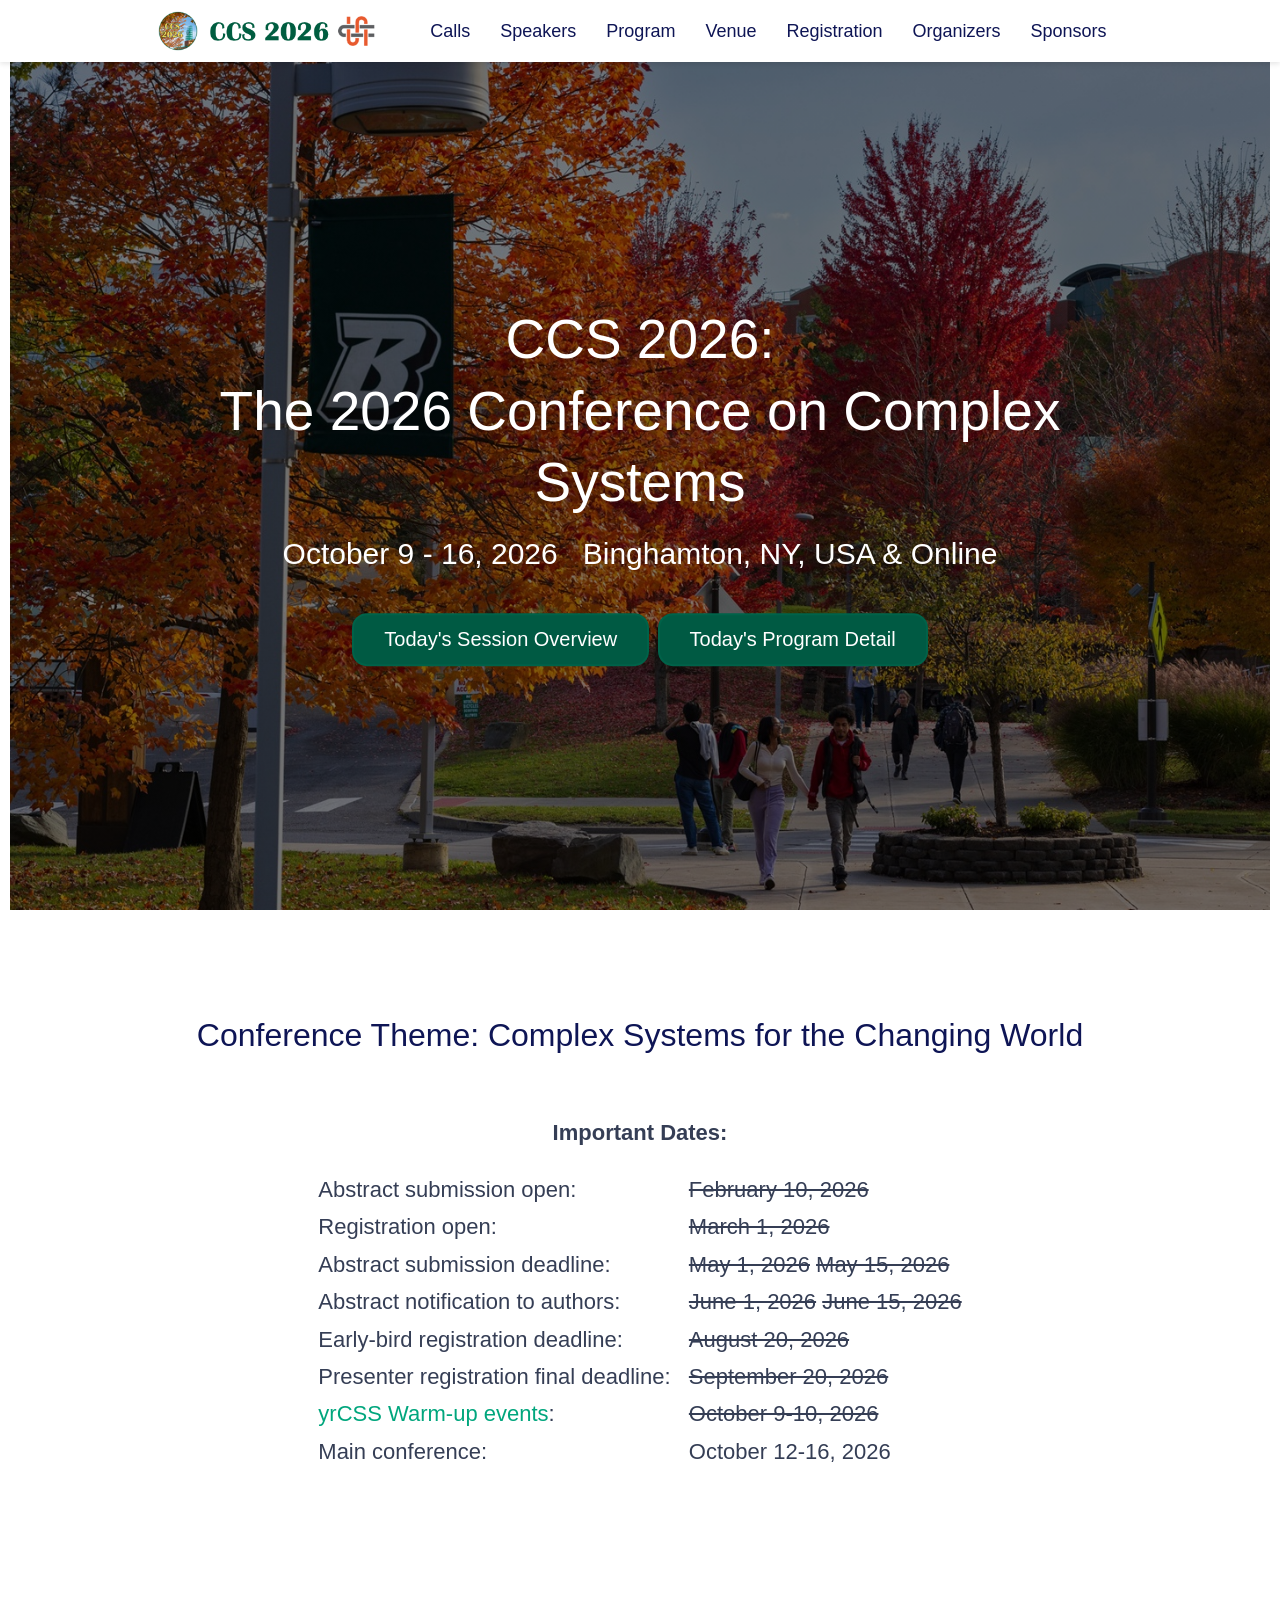
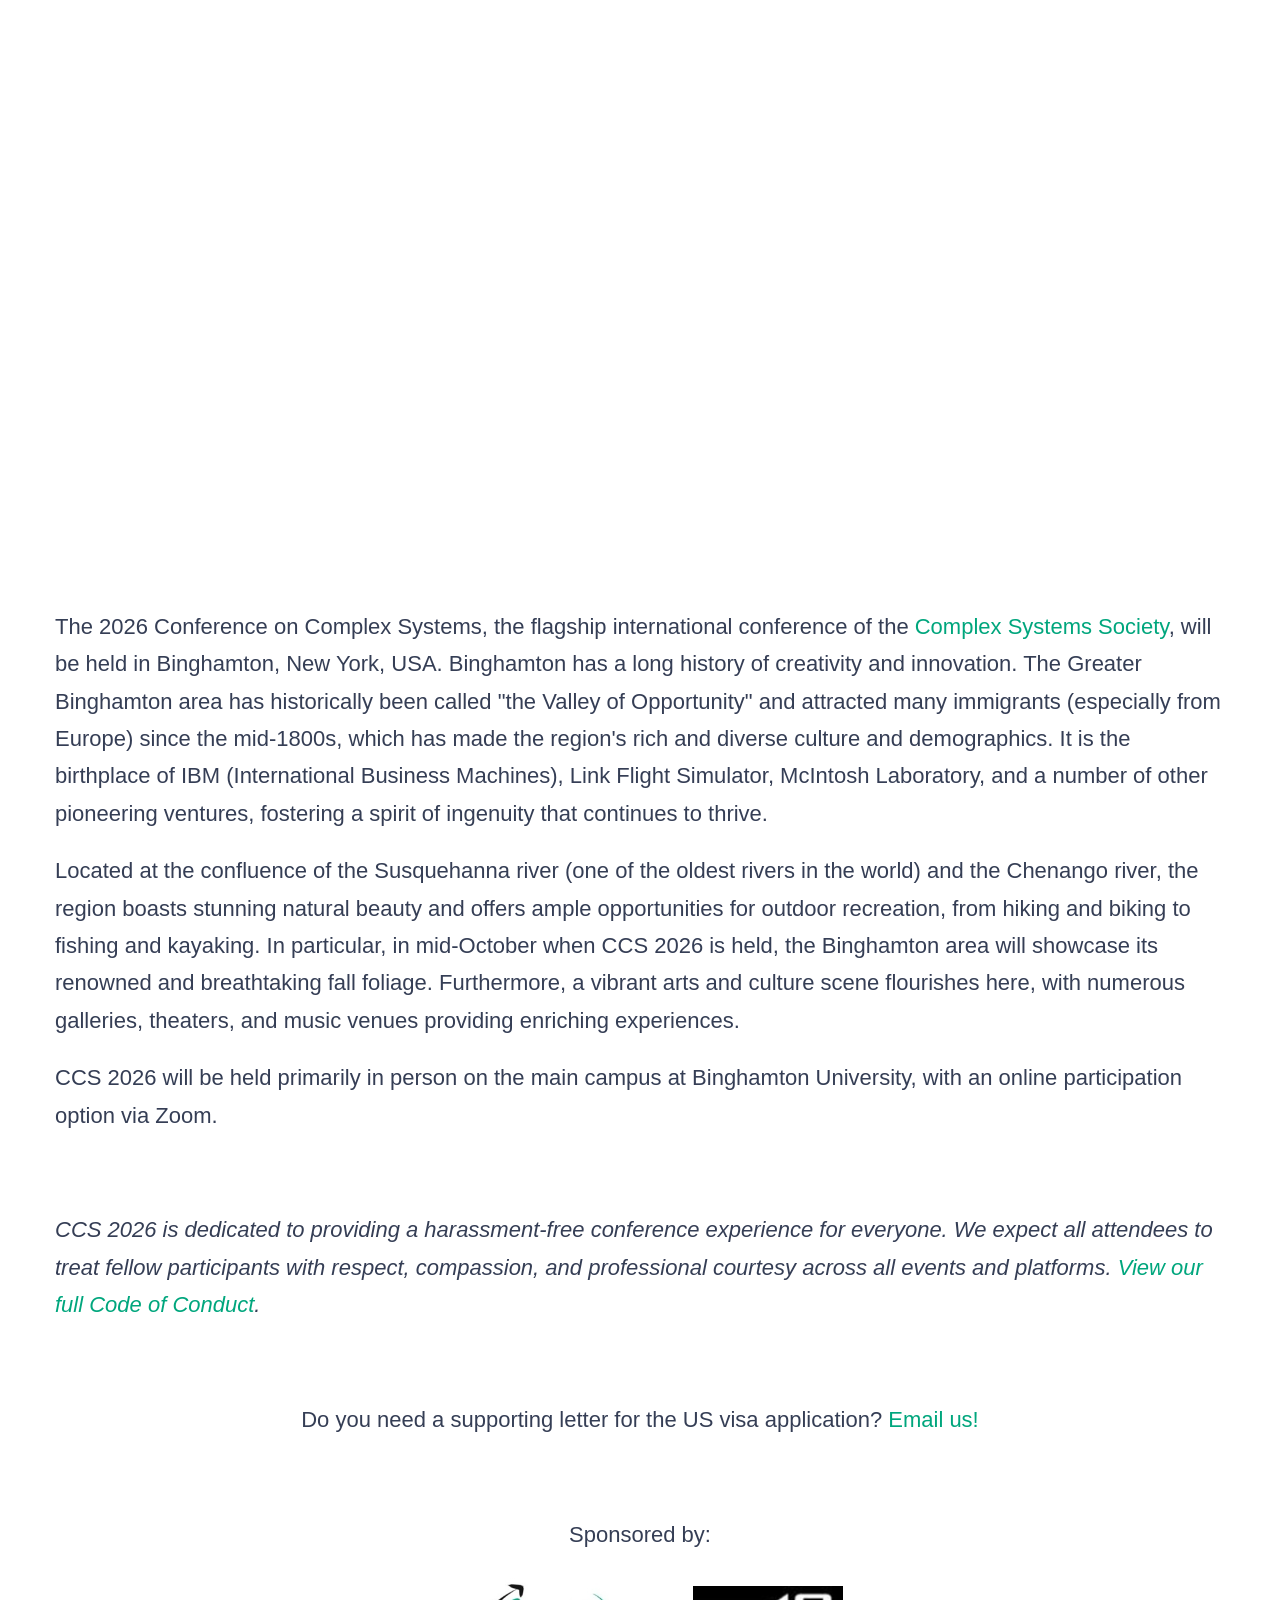
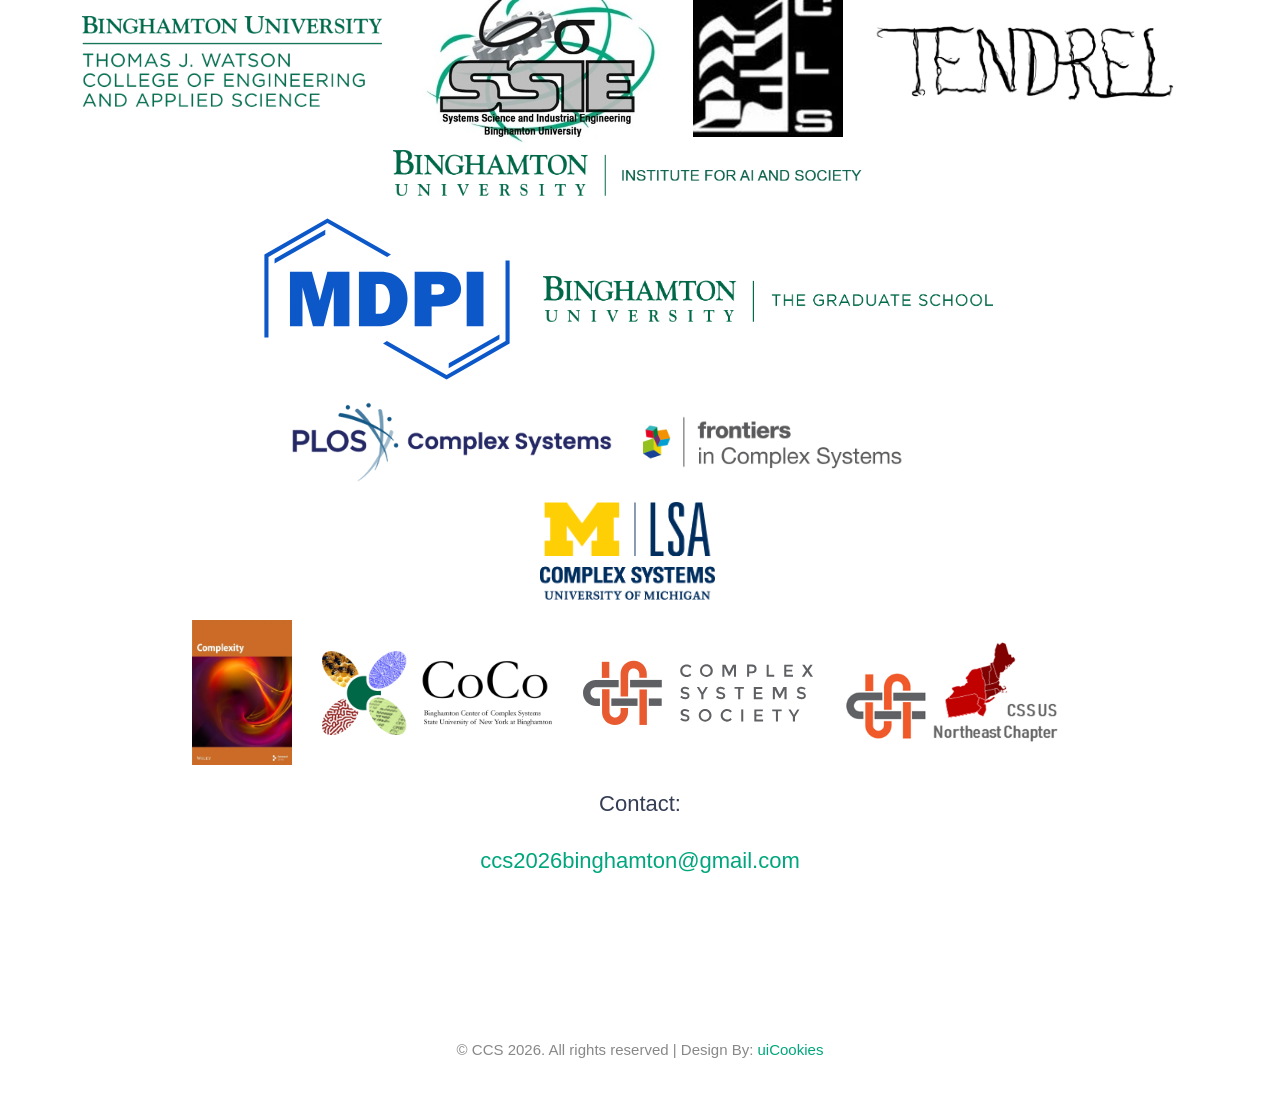
==== index.html @ 75a049d8 "CCS 2026 Day 4" ====
<!DOCTYPE html>
<html>
	<head>
		<meta charset="utf-8" />
		<meta http-equiv="X-UA-Compatible" content="IE=edge" />
		<meta name="viewport" content="width=device-width, initial-scale=1" />
		<title>
			CCS 2026: The 2026 Conference on Complex Systems @ Binghamton, NY, USA
		</title>

		<!-- favicon -->
		<link href="favicon.png" rel="icon" />

		<!-- web-fonts -->
		<link
			href="https://fonts.googleapis.com/css?family=Raleway"
			rel="stylesheet"
			type="text/css"
		/>
		<!-- Bootstrap -->
		<link href="css/bootstrap.min.css" rel="stylesheet" />

		<!-- Style CSS -->
		<link href="css/style.css" rel="stylesheet" />

		<!-- HTML5 shim and Respond.js for IE8 support of HTML5 elements and media queries -->
		<!-- WARNING: Respond.js doesn't work if you view the page via file:// -->
		<!--[if lt IE 9]>
			<script src="https://oss.maxcdn.com/html5shiv/3.7.2/html5shiv.min.js"></script>
			<script src="https://oss.maxcdn.com/respond/1.4.2/respond.min.js"></script>
		<![endif]-->
	</head>
	
	<body id="page-top" data-spy="scroll" data-target=".navbar">
		<div id="main-wrapper">
			<!-- Page Preloader -->
			<div id="preloader">
				<div id="status">
					<div class="status-mes"></div>
				</div>
			</div>
			
			<!-- Custom Navbar Override-->
			<header id="navbar-placeholder"></header>
			
			<!-- Jumbotron-->
			<div class="jumbotron text-center">
				<div class="content">
					<h1>CCS 2026:<br/>The 2026 Conference on Complex Systems</h1>
					<div class="event-date">
						October 9 - 16, 2026 &nbsp; Binghamton, NY, USA &amp; Online
						<br/>
						<a href="https://easychair.org/smart-program/CCS2026/bysession-2026-10-12.html"><button 
							type="button" 
							class="btn btn-primary btn-pill"
							>Today's Session Overview</button></a>
						<a href="https://easychair.org/smart-program/CCS2026/2026-10-12.html"><button 
							type="button" 
							class="btn btn-primary btn-pill"
							>Today's Program Detail</button></a>
					</div>
				</div>
			</div>

			<section id="section-about" class="section-wrapper about-event">
				<div class="container">
					<div class="row">
		<h2 align="center">Conference Theme: Complex Systems for the Changing World</h2>
					</div>
					<div class="row" style="display: flex; justify-content: center;">
                    <p class="lead">
						&nbsp;<br>
<b>Important Dates:</b>
                    </p>
					</div>
					<div class="row" style="display: flex; justify-content: center;">
                    <p class="lead">
<table>
<tr><td class="lead">Abstract submission open: &nbsp;&nbsp;</td><td class="lead"><s>February 10, 2026</s></td><tr>
<tr><td class="lead">Registration open: &nbsp;&nbsp;</td><td class="lead"><s>March 1, 2026</s></td><tr>
<tr><td class="lead">Abstract submission deadline: &nbsp;&nbsp;</td><td class="lead"><s>May 1, 2026</s> <s>May 15, 2026</s></td><tr>
<tr><td class="lead">Abstract notification to authors: &nbsp;&nbsp;</td><td class="lead"><s>June 1, 2026</s> <s>June 15, 2026</s></td><tr>
<tr><td class="lead">Early-bird registration deadline: &nbsp;&nbsp;</td><td class="lead"><s>August 20, 2026</s></td><tr>
<tr><td class="lead">Presenter registration final deadline: &nbsp;&nbsp;</td><td class="lead"><s>September 20, 2026</s></td><tr>
<tr><td class="lead"><a href="https://yrcss.cssociety.org/warm-up/2026-binghamton/" target="_blank">yrCSS Warm-up events</a>: &nbsp;&nbsp;</td><td class="lead"><s>October 9-10, 2026</s></td><tr>
<tr><td class="lead">Main conference: &nbsp;&nbsp;</td><td class="lead">October 12-16, 2026</td><tr>
</table>
</p>
				</div>
				</div>
		
						&nbsp;<br>
				<div class="container">
					<div class="row">
						<div>
		<p>
		<div class="videoWrapper">
		<iframe width="100%" height="100%" src="https://www.youtube.com/embed/kIK3DleA-Us?si=pNsTFz2xgn-g27YG" title="YouTube video player" frameborder="0" allow="accelerometer; autoplay; clipboard-write; encrypted-media; gyroscope; picture-in-picture; web-share" referrerpolicy="strict-origin-when-cross-origin" allowfullscreen></iframe>
		</div>
		</p>
		
							<p class="lead">
		The 2026 Conference on Complex Systems, the flagship international conference of the <a href="https://cssociety.org/" target="_blank">Complex Systems Society</a>, will be held in Binghamton, New
		York, USA. Binghamton has a long history of creativity and
		innovation. The Greater Binghamton area has historically been called
		"the Valley of Opportunity" and attracted many immigrants (especially
		from Europe) since the mid-1800s, which has made the region's rich and
		diverse culture and demographics. It is the birthplace of IBM
		(International Business Machines), Link Flight Simulator, McIntosh
		Laboratory, and a number of other pioneering ventures, fostering a
		spirit of ingenuity that continues to thrive.
							</p>
							<p class="lead">
		Located at the confluence of the Susquehanna river (one of the
		oldest rivers in the world) and the Chenango river, the region boasts
		stunning natural beauty and offers ample opportunities for outdoor
		recreation, from hiking and biking to fishing and kayaking. In
		particular, in mid-October when CCS 2026 is held, the Binghamton area
		will showcase its renowned and breathtaking fall foliage. Furthermore,
		a vibrant arts and culture scene flourishes here, with numerous
		galleries, theaters, and music venues providing enriching experiences.
							</p>
							<p class="lead">
		CCS 2026 will be held primarily in person on the main campus at Binghamton University, with an online participation option via Zoom.
							</p>
							<p class="lead">
&nbsp;
							</p>
					<p class="lead">
						<em>CCS 2026 is dedicated to providing a harassment-free conference experience for everyone. We expect all attendees to treat fellow participants with respect, compassion, and professional courtesy across all events and platforms. 
						<a href="./CCS2026_Code_of_Conduct.pdf" target="_blank">View our full Code of Conduct</a>.</em>
					</p>
							<p class="lead">
&nbsp;
							</p>
					<p class="lead" align="center">
						Do you need a supporting letter for the US visa application? <a href="mailto:ccs2026binghamton@gmail.com">Email us!</a>
					</p>
							<p class="lead">
&nbsp;
							</p>

<p class="lead" align="center">
Sponsored by:
</p>
<p class="lead" align="center">
<a href="https://www.binghamton.edu/watson/" target="_blank"><img alt="Thomas J. Watson College of Engineering and Applied Science" src="./img/watson-logo.png" width=300></a> &nbsp; &nbsp;
<a href="https://www.binghamton.edu/ssie/" target="_blank"><img alt="School of Systems Science and Industrial Engineering" src="./img/ssie-logo.jpg" width=250></a> &nbsp; &nbsp;
<a href="https://www.binghamton.edu/som/research/cls/" target="_blank"><img alt="Bernard M. and Ruth R. Bass Center for Leadership Studies" src="./img/cls-logo.jpg" width=150></a> &nbsp; &nbsp;
<a href="https://tendrel.binghamton.edu/tendrel.html" target="_blank"><img alt="Tendrel" src="./img/tendrel.jpg" width=300></a> &nbsp; &nbsp;
<a href="https://www.binghamton.edu/news/story/5484/binghamton-university-to-establish-institute-for-ai-and-society" target="_blank"><img alt="Binghamton University Institute for AI and Society" src="./img/AI-logo.png" width=470></a> &nbsp; &nbsp;
</p>

<p class="lead" align="center">
<a href="https://www.mdpi.com/" target="_blank"><img alt="MDPI" src="./img/MDPI-logo.svg" width=250></a> &nbsp; &nbsp;
<a href="https://www.binghamton.edu/grad-school/" target="_blank"><img alt="Binghamton University Graduate School" src="./img/gradschool-logo.png" width=450></a> &nbsp; &nbsp;
</p>

<p class="lead" align="center">
<a href="https://journals.plos.org/complexsystems/" target="_blank"><img alt="PLOS Complex Systems" src="./img/plos-logo.png" width=320></a> &nbsp; &nbsp;
<a href="https://www.frontiersin.org/journals/complex-systems" target="_blank"><img alt="Frontiers in Complex Systems" src="./img/frontiers-css.png" width=320 ></a> &nbsp; &nbsp;
</p>

<p class="lead" align="center">
<a href="https://lsa.umich.edu/cscs" target="_blank"><img alt="U. Michigan Complex Systems Center" src="./img/lsa-cscs-logo.png" width=175></a> &nbsp; &nbsp;
</p>

<p class="lead" align="center">
<a href="https://onlinelibrary.wiley.com/journal/8503" target="_blank"><img alt="Complexity by Wiley" src="./img/wiley-logo.png" width=100></a> &nbsp; &nbsp;
<a href="http://coco.binghamton.edu/" target="_blank"><img alt="Binghamton Center of Complex Systems (CoCo)" src="./img/coco-logo.png" width=230></a> &nbsp; &nbsp;
<a href="https://cssociety.org/" target="_blank"><img alt="Complex Systems Society" src="./img/css-logo.svg" width=230></a> &nbsp; &nbsp;
<a href="https://sites.google.com/binghamton.edu/css-usne/" target="_blank"><img alt="Complex Systems Society US Northeast Chapter" src="./img/chapter-logo.png" width=220></a> &nbsp; &nbsp;
</p>

<p class="lead" align="center">
Contact:
</p>

<p class="lead" align="center">
<a href="mailto:ccs2026binghamton@gmail.com">ccs2026binghamton@gmail.com</a>
</p>
						
						</div>
					</div>
				</div>
			</section>

			<!-- .about-event -->
			<footer class="footer">
				<div class="copyright-section">
					<div class="container">
						<div class="col-md-12">
							<div class="copytext text-center">
								&copy; CCS 2026. All rights reserved | Design By:
								<a href="https://uicookies.com">uiCookies</a>
							</div>
						</div>
					</div>
					<!-- .container -->
				</div>
				<!-- .copyright-section -->
			</footer>
			<!-- .footer -->
		</div>
		<!-- #main-wrapper -->

		<!-- jquery -->
		<script src="js/jquery-2.1.4.min.js"></script>

		<!-- Bootstrap -->
		<script src="js/bootstrap.min.js"></script>

		<!-- Plugin JavaScript -->
		<script src="js/jquery.easing.min.js"></script>

		<script>
			fetch("navbar.html")
			  .then(res => res.text())
			  .then(html => {
				document.getElementById("navbar-placeholder").outerHTML = html;
		  
				const script = document.createElement("script");
				script.src = "js/scripts.js";
				document.body.appendChild(script);
			  });
		</script>
		<!--<script src="js/one-page-nav.js"></script>-->
		<!-- <script src="js/scripts.js"></script> -->
	</body>
</html>
---- css/style.css ----
/*
Template Name: finadvisor
Description: HTML5 / CSS3 One Page
Version: 1.0
Author: uiCookies.com
*/

/*------------------------------------------------------------------
[Table of contents]

1. Body
    2. Global Typography
    3. Section Background / .gray-bg / .white-bg
	4. Header /
	    4.1. .top-bar
		4.2. Navigation / .navbar
	5. Hero Slider / .hero-slide
	6. Services / .services
	7. About Us / .about-us
	8. Testimonial / .testimonialOne
	9. Team / .team
	10. Pricing Table / .pricing-section
	11. Client Logo / .client-logo
	12. Contact Section
	    12.1. #googleMap
	    12.2. Contact Form
	13. Footer / .footer
	14. Preloader / #preloader
	15. Custom Navbar Override


# [Color codes]

# Body  (text): #888
# Heading Color #0E1555
# Theme Color (link color) #FD367E
# Mid grey (sub header) #666666
# -------------------------------------------------------------------*/


/*--------------------------------------
 * Global Typography
 *-------------------------------------*/
body {
	font-family: Arial, sans-serif;
	font-size   : 22px;
	line-height : 1.8em;
	color       : #353e55;
	font-weight : 100;
	background  : #ffffff;
	border      : 10px solid #fff;
	}

h1, h2, h3, h4, h5, h6 {
    margin : 0 0 15px;
    color  : #0e1555;
    }

h1 {
    font-size   : 50px;
    line-height : 1.3em;
    font-weight : 200;
    }

h2 {
    font-size   : 32px;
    line-height : 1.6em;
    font-weight : 400;
    }

h3 {
    font-size   : 28px;
    line-height : 1.6em;
    font-weight : 300;
    }

h4 {
    font-size   : 20px;
    line-height : 1.6em;
    font-weight : 300;
    }

h5 {
    font-size   : 18px;
    line-height : 1.6em;
    font-weight : 500;
    }

h6 {
    font-size   : 16px;
    line-height : 24px;
    }


/*--------------------------------------
 * Link Style
 *-------------------------------------*/
a {
    color              : #00A67D;;
    text-decoration    : none;
    -webkit-transition : all 0.3s ease 0s;
    -moz-transition    : all 0.3s ease 0s;
    -o-transition      : all 0.3s ease 0s;
    transition         : all 0.3s ease 0s;
    }

a,
a:active,
a:focus,
a:active {
    text-decoration : none;
    outline         : none
    }

a:hover,
a:focus {
    text-decoration : none;
    color           : #999999;
    }

p {
    margin-bottom : 20px;
    }

p.lead {
    font-size   : 22px;
    line-height : 1.7em;
    }

ul {
    margin     : 0;
    padding    : 0;
    list-style : none;
    }


/*--------------------------------------
 * Button Style
 *-------------------------------------*/
 .btn {
    padding        : 10px 30px;
    margin-bottom  : 0;
    font-size      : 20px;
    border-radius  : 0;
    font-weight    : 500;
    border-width   : 2px;
	font-family: Arial, sans-serif;
    }

.btn-lg {
    font-size : 20px;
    padding   : 15px 30px
    }

/* Primary */
.btn-primary {
    background-color : #005a43;
    border-color     : #006249;
	
    }

.btn-primary:hover,
.btn-primary:focus,
.btn-primary:active:focus {
    background   : transparent;
    color        : #00A67D;
    border-color : #00A67D;
    }

/* Default t*/
.btn-default {
    color            : #ffffff;
    background-color : transparent;
    border-color     : #ffffff;
    }

.btn-default:hover,
.btn-default:focus,
.btn-default:active:focus {
    background-color : transparent;
    color            : #005a43;
    border-color     : #006249;
    }

button:focus,
.btn:focus,
.btn:active:focus {
    outline : none;
    }


/* Custom Buttons */
.btn-pill {
	border-radius: 15px;
}

/*--------------------------------------
 * Section Background
 *-------------------------------------*/

.gray-bg {
    background-color : #f0f1f3;
    border-top       : 1px solid #eeeeee;
    border-bottom    : 1px solid #eeeeee;
    }

.white-bg {
    background-color : #ffffff;
    }


/*--------------------------------------
 * Main Wrapper
 *-------------------------------------*/
#main-wrapper {
    background : #ffffff;
    overflow   : hidden;
    }

	
/*--------------------------------------
 * Navigation and Header Style
 *-------------------------------------*/
.header {
    position : absolute;
    left     : 15px;
    right    : 15px;
    top      : 40px;
    z-index  : 9;
    }


/* Logo */
.navbar-brand {
    padding : 0;
    height  : auto;
    margin  : 5px 0 !important;
    }

@media (max-width : 768px) {
    .navbar-brand {
        width : 200px;
        }

    .navbar-brand img {
        max-width : 100%;
        height    : auto;
        }
    }


/* Navbar */
.navbar {
    border-radius  : 0;
    padding        : 30px 0;
    background     : transparent;
    margin         : 0;
    font-size      : 18px;
    }

@media (max-width : 768px) {
    .navbar {
        padding : 10px;
        }
    }


/* Navbar Toggle */
.navbar-toggle {
    margin        : 5px 0;
    padding       : 11px 10px;
    background    : transparent;
    }

.navbar-toggle:hover {
    color: #0e1555;
    }

.navbar-toggle .icon-bar {
    background: #0e1555;
    }


/*Navigation Style*/
.main-menu .navbar-right {
    margin-right : -15px;
    }

.main-menu .nav li a {
    color       : #ffffff;
    font-weight : 500;
    padding     : 15px 0 15px 30px;
    }

.main-menu .nav li a:hover,
.main-menu .nav li.active a {
    color      : #005a43;
    background : transparent;
    }

.main-menu .nav li a:focus {
    background : transparent;
    }

@media (max-width : 991px) {
    .main-menu .nav li a {
        padding-left : 15px;
        }
    }

@media (max-width : 768px) {
    .main-menu .nav li {
        text-align : center;
        }

    .main-menu .nav li a {
        padding : 5px 0;
        color: #0e1555;
        }

    .navbar-collapse {
        margin-top : 10px;
        background: #76b7f4;
        }
    }


/* Sticky Menu */
.sticky-nav {
    position           : fixed;
    right              : 0;
    left               : 0;
    top                : 0;
    z-index            : 999;
    background         : #ffffff !important;
    padding            : 5px 0;
    box-shadow         : 0 2px 5px rgba(0, 0, 0, .1);
    -webkit-transition : all .5s ease-in-out;
    -moz-transition    : all .5s ease-in-out;
    transition         : all .5s ease-in-out;
    }

.sticky-nav .nav li a {
    color : #0e1555;
    }

.sticky-nav .navbar-toggle .icon-bar{
    background: #333;
    }

@media (max-width: 768px) {
    .sticky-nav{
        padding-left: 10px;
        padding-right: 10px;
        }
    }


/*--------------------------------------
 * Jumbotron
 *-------------------------------------*/
.jumbotron {
    background            : linear-gradient(rgba(0, 0, 0, 0.5), rgba(0, 0, 0, 0.5)), url("../img/bg-image.jpg");
    background-size       : cover;
    padding               : 0;
    margin                : 0;
    height                : 100vh;
    min-height            : 700px;
    vertical-align        : middle;
    position              : relative;
    background-attachment : scroll;
    background-repeat     : no-repeat;
    background-position   : center center;
    overflow              : hidden;
    }

.jumbotron .content {
    color             : #ffffff;
    position          : absolute;
    top               : 55%;
    left              : 0;
    right             : 0;
   /* height            : 30%;*/
    width             : 100%;
    margin            : 0 auto;
    padding           : 0 10%;
    transform         : translateY(-50%);
    -webkit-transform : translateY(-50%);
    -moz-transform    : translateY(-50%); 
    }

.jumbotron .content h1 {
    color       : #ffffff;
	/* font-weight : bold; */ 
	font-size: 55px;
    }

.jumbotron .content h2 {
    color       : #ffffff;
      /* font-weight : bold; */
    }

.jumbotron .content p.lead {
    /* font-size   : 30px; */
    line-height : 1.5em;
    color       : rgba(255, 255, 255, .7);
    }

.jumbotron .content .event-date {
    font-size     : 30px;
    margin-bottom : 40px;
    }

.jumbotron .btn {
    margin-top : 40px;
    }

@media (max-width : 600px) {
    .jumbotron .content {
        min-height : auto;
        }

    .jumbotron .content h1 {
        font-size : 40px;
        }

    .jumbotron .content p.lead {
        font-size : 22px;
        }
	}

/*--------------------------------------
 * venue.html
 *-------------------------------------*/
.venue-row {
    margin-bottom: 10px;
	margin-left: 1px;
	display: flex;
    flex-direction: row;
}

.venue-text {
    text-align: left;
}

.venue-img {
    width: 100%;
    height: 370px;
    object-fit: cover;
    display: block;
}

.venue-map {
    width: 100%;
    margin-bottom: 20px;
}

.attractions {
    display: flex;
    justify-content: space-around;
    gap: 3rem;
    text-align: center;
}

.attraction-column {
    flex: 1;
}

.attraction-column a {
    display: block;
    margin: 0.75rem 0;
}

.hotel-row {
    text-align: center;
}

.hotel-card {
    max-width: 480px;
    margin: 0 auto;
}

.hotel-card img {
    height: 150px;
    width: auto;
    object-fit: contain;
    margin-bottom: 1.5rem;
}

.hotel-card > a {
    display: block;
    margin-bottom: 0.75rem;
}

.hotel-card p {
    line-height: 1.4;
}

.hotel-note {
    font-size: 0.9em;
}

@media (max-width: 1099px) {
    .venue-row {
        display: flex !important;
        flex-direction: column !important;
        align-items: center;
        text-align: center;
    }

    .venue-row > * {
        width: auto;
        max-width: none;
        text-align: center;
    }

    .venue-img {
        width: 90vw;
        max-width: 900px;
        height: auto;
        display: block;
        margin: 0 auto 20px auto;
    }
	.venue-row {
		width: 100%;
	}
}

@media(max-width: 800px) {
	.attractions {
        flex-direction: column;
        gap: 2rem;
    }
}

/*--------------------------------------
 * Section Wrapper
 *-------------------------------------*/
.section-wrapper {
    padding : 100px 0;
    }


/*--------------------------------------
 * Section Title 
 *-------------------------------------*/
.section-title {
    margin-bottom : 40px;
    text-align    : center;
    }

.section-title h1 {
    margin-bottom : 5px;
    }

.section-title p {
    font-size : 22px;
    color     : #888888;
    }


/*--------------------------------------
 * About Event
 *-------------------------------------*/
.about-event .lead {
    font-size   : 22px;
    line-height : 1.7em;
    }

.about-event address {
    font-size   : 22px;
    color       : #888888;
    line-height : 1.8em;
    }

.about-event address strong {
    color : #353e55;
    }


/*--------------------------------------
 * Team Selection
 *-------------------------------------*/
.team .thumbnail {
    padding          : 0;
    line-height      : 22px;
    background-color : transparent;
    border           : 0;
    margin-bottom: 30px;
    }

@media (max-width : 767px) {
    .team .thumbnail {
        margin-bottom : 30px;
        }
    }

.team .thumbnail img {
    width : 100%;
    }

.team .thumbnail .caption {
    padding          : 10px;
    }

.team .thumbnail h3 {
    font-size        : 22px;
    font-weight: bold;

    margin           : 0 40px;
    padding          : 10px 0;
    }

.team .thumbnail h3 small {
    font-size: 22px;
    color     : #888;
    display: block;
    font-weight: normal;
    }

.team .social-links li {
    display      : inline-block;
    margin-right : 3px;
    }

.team .social-links li:last-child {
    margin-right : 0;
    }

.team .social-links li a {
    display   : block;
    font-size : 22px;
    color     : #ccc;
    padding   : 0 5px;
    }

.team .social-links li a:hover {
    color : #333;
    }


/*--------------------------------------
 * Agenda
 *-------------------------------------*/
.section-ajenda .session {
    padding       : 15px 0;
    border-left   : 1px solid #eeeeee;
    margin-bottom : 40px;
    }

.section-ajenda .session time {
    padding       : 5px 25px 15px;
    border-bottom : 1px solid #eeeeee;
    display       : inline-block;
    }

.section-ajenda .session h2 {
    margin : 20px 0 0 20px;
    }

.section-ajenda .session h3 {
    margin         : 20px 0 20px 20px;
    font-size      : 22px;
    text-transform : uppercase;
    }

.section-ajenda .session h3 span {
    font-size   : 22px;
    display     : block;
    line-height : 1;
    }


/*--------------------------------------
 * Pricing Table
 *-------------------------------------*/

.pricing-section .pricing-table-default {
    border         : 1px solid #f1f1f1;
    background     : #ffffff;
    padding-bottom : 40px;
    }

@media (max-width : 766px) {
    .pricing-section .pricing-table-default {
        margin-bottom : 30px;
        }
    }

.pricing-section .pricing-head h3 {
    font-size        : 22px;
    font-weight      : bold;
    text-transform   : uppercase;
    color            : #ffffff;
    padding          : 14px 40px;
    margin           : 0;
    background-color : #0e1555;
    }

.pricing-section .pricing-head .price {
    display     : block;
    font-size   : 60px;
    line-height : 60px;
    font-weight : bold;
    padding     : 43px 0 0;
    }

.pricing-section .pricing-head .price sup {
    font-size      : 24px;
    font-weight    : bold;
    vertical-align : super;
    top            : 0;
    }

.pricing-section .pricing-detail {
    margin : 0 50px 25px 50px;
    }

.pricing-section .pricing-detail p {
    margin : 0;
    }


/* Pricing List */
.pricing-section .pricing-list li {
    display : block;
    padding : 8px 0;
    }

.pricing-section .pricing-list li i {
    margin-right : 17px;
    }

.pricing-section .pricing-list li:first-child {
    padding-top : 25px;
    }

.pricing-section .pricing-list li:last-child {
    padding : 12px 0 0;
    }

.pricing-section .pricing-detail .pink-i li {
    position : relative;
    }


/*--------------------------------------
 * Client Logo
 *-------------------------------------*/
.client-logo a img {
    width              : 100%;
    opacity            : 1;
    -webkit-transition : all 0.8s ease 0s;
    -moz-transition    : all 0.8s ease 0s;
    -o-transition      : all 0.8s ease 0s;
    transition         : all 0.8s ease 0s;
    }

.client-logo a:hover img {
    opacity : .5;
    }

@media (max-width : 992px) {
    .client-logo .section-margin {
        margin-bottom : 30px;
        }
    }


/*--------------------------------------
 * Google Map 
 *-------------------------------------*/

#googleMap {
    height        : 320px;
    border        : 5px solid #ffffff;
    margin-bottom : 100px;
    }


/*--------------------------------------
 * Subscribe Form  
 *-------------------------------------*/
.subscribe-form {
    text-align : center;
    }


/*--------------------------------------
 * Form Style  
 *-------------------------------------*/
.form-control {
    height        : 46px;
    padding       : 0 20px;
    font-size     : 22px;
    line-height   : 46px;
    color         : #969595;
    border        : 1px solid #f1f1f1;
    border-radius : 0;
    box-shadow    : none;
    }

.form-control.input-lg {
    height        : 60px;
    padding       : 0 20px;
    font-size     : 22px;
    line-height   : 60px;
    color         : #969595;
    border        : 1px solid #f1f1f1;
    border-radius : 0;
    box-shadow    : none;
    min-width     : 400px;
    }

.form-control:focus,
.form-control:active {
    box-shadow   : none;
    border-color : #00906c;
    }

@media (max-width : 600px) {
    .form-control.input-lg{
        min-width: auto;
        display: block;
        }
    }


/*--------------------------------------
 * Footer 
 *-------------------------------------*/
/* Copyright */
.footer .copyright-section {
    font-size : 15px;
    color     : #888888;
    padding   : 30px 0;
    }

.footer .copyright-section .copytext {
    font-weight : 400;
    display     : block;
    }


/*--------------------------------------
 * Preloader 
 *-------------------------------------*/
#preloader {
    background : #ffffff;
    bottom     : 0;
    left       : 0;
    position   : fixed;
    right      : 0;
    top        : 0;
    z-index    : 9999;
    }

#status,
.status-mes {
    background-image    : url(../img/preloader.gif);
    background-position : center;
    background-repeat   : no-repeat;
    height              : 200px;
    left                : 50%;
    margin              : -100px 0 0 -100px;
    position            : absolute;
    top                 : 50%;
    width               : 200px;
    }

.status-mes {
    background : none;
    left       : 0;
    margin     : 0;
    text-align : center;
    top        : 65%;
    }

.videoWrapper {
    position: relative;
    padding-bottom: 56.25%; /* 16:9 */
    height: 0;
    overflow: hidden;
}

.videoWrapper iframe {
    position: absolute;
    top: 0;
    left: 0;
    width: 100%;
    height: 100%;
}


/*--------------------------------------
 * Custom Navbar Override (don't touch)
 *-------------------------------------*/
.navbar-brand img {
    height: 40px; 
    margin-right: 10px; 
}

@media (min-width: 1100px) {
    .navbar .container-fluid {
        display: flex;
        align-items: center;
        justify-content: center;
    }

    .navbar-nav #calls-menu > li > a {
        padding: 10px 15px !important;
    }

    .navbar-nav #registration-menu > li > a {
        padding: 10px 15px !important;
    }

    .navbar-nav > li.dropdown > #calls-menu {
        min-width: 100px !important;
        width: 113px !important;
    }

    .navbar-nav > li.dropdown > #registration-menu {
        min-width: 100px !important;
        width: 165px !important;
    }
}

@media (max-width: 1099px) {
    .navbar .container-fluid,
    .navbar-header {
        display: block;
        float: none;
    }

    .navbar-toggle {
        display: block;
    }

    .navbar-collapse {
        width: 100%;
        background: transparent;
        margin-top: 0;
    }

    .navbar-collapse.collapse {
        display: none !important;
    }

    .navbar-collapse.collapse.in {
        display: block !important;
    }

    .navbar-nav {
        display: block !important;
        width: 100%;
        margin: 0;
        text-align: left !important;
    }

    .navbar-nav > li {
        display: block;
        width: 100%;
        text-align: left !important;
    }

    .navbar-brand img {
        display: block;
        height: 40px !important;
        width: auto !important;
        max-width: none !important;
        max-height: none !important;
    }

    .navbar-nav > li > a {
        display: block;
        padding: 10px 15px !important;
        text-align: left !important;
    }
    
    .navbar-nav .dropdown-menu {
        position: static !important;
        float: none !important;
        width: 100% !important; 
        min-width: 0 !important;
        transform: none !important;
        box-shadow: none !important;
        border: none;
        background: transparent;
    }

    .navbar-nav,
    .navbar-nav > li,
    .navbar-nav > li > a,
    .navbar-nav .dropdown-menu > li > a {
        text-align: left !important;
    }

    .navbar-nav .dropdown-menu > li > a {
        padding: 10px 25px !important;
    }
}
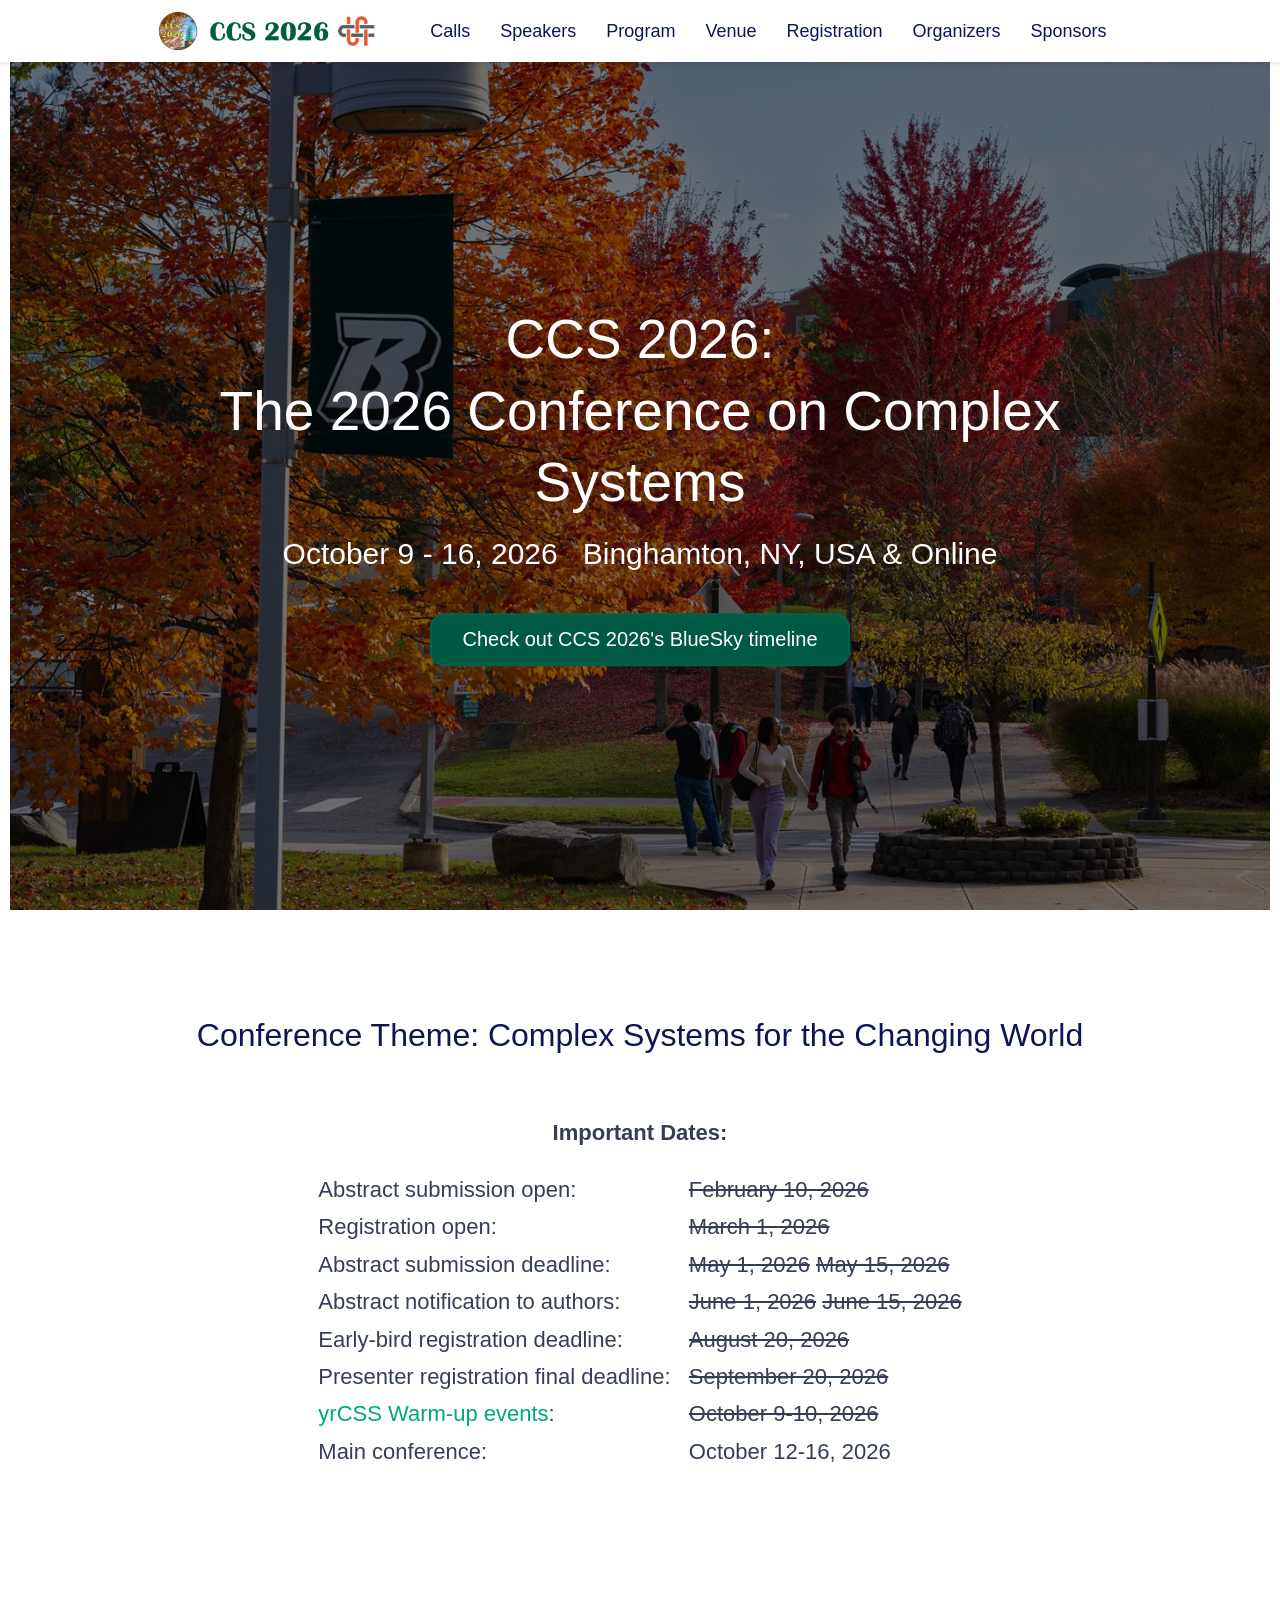
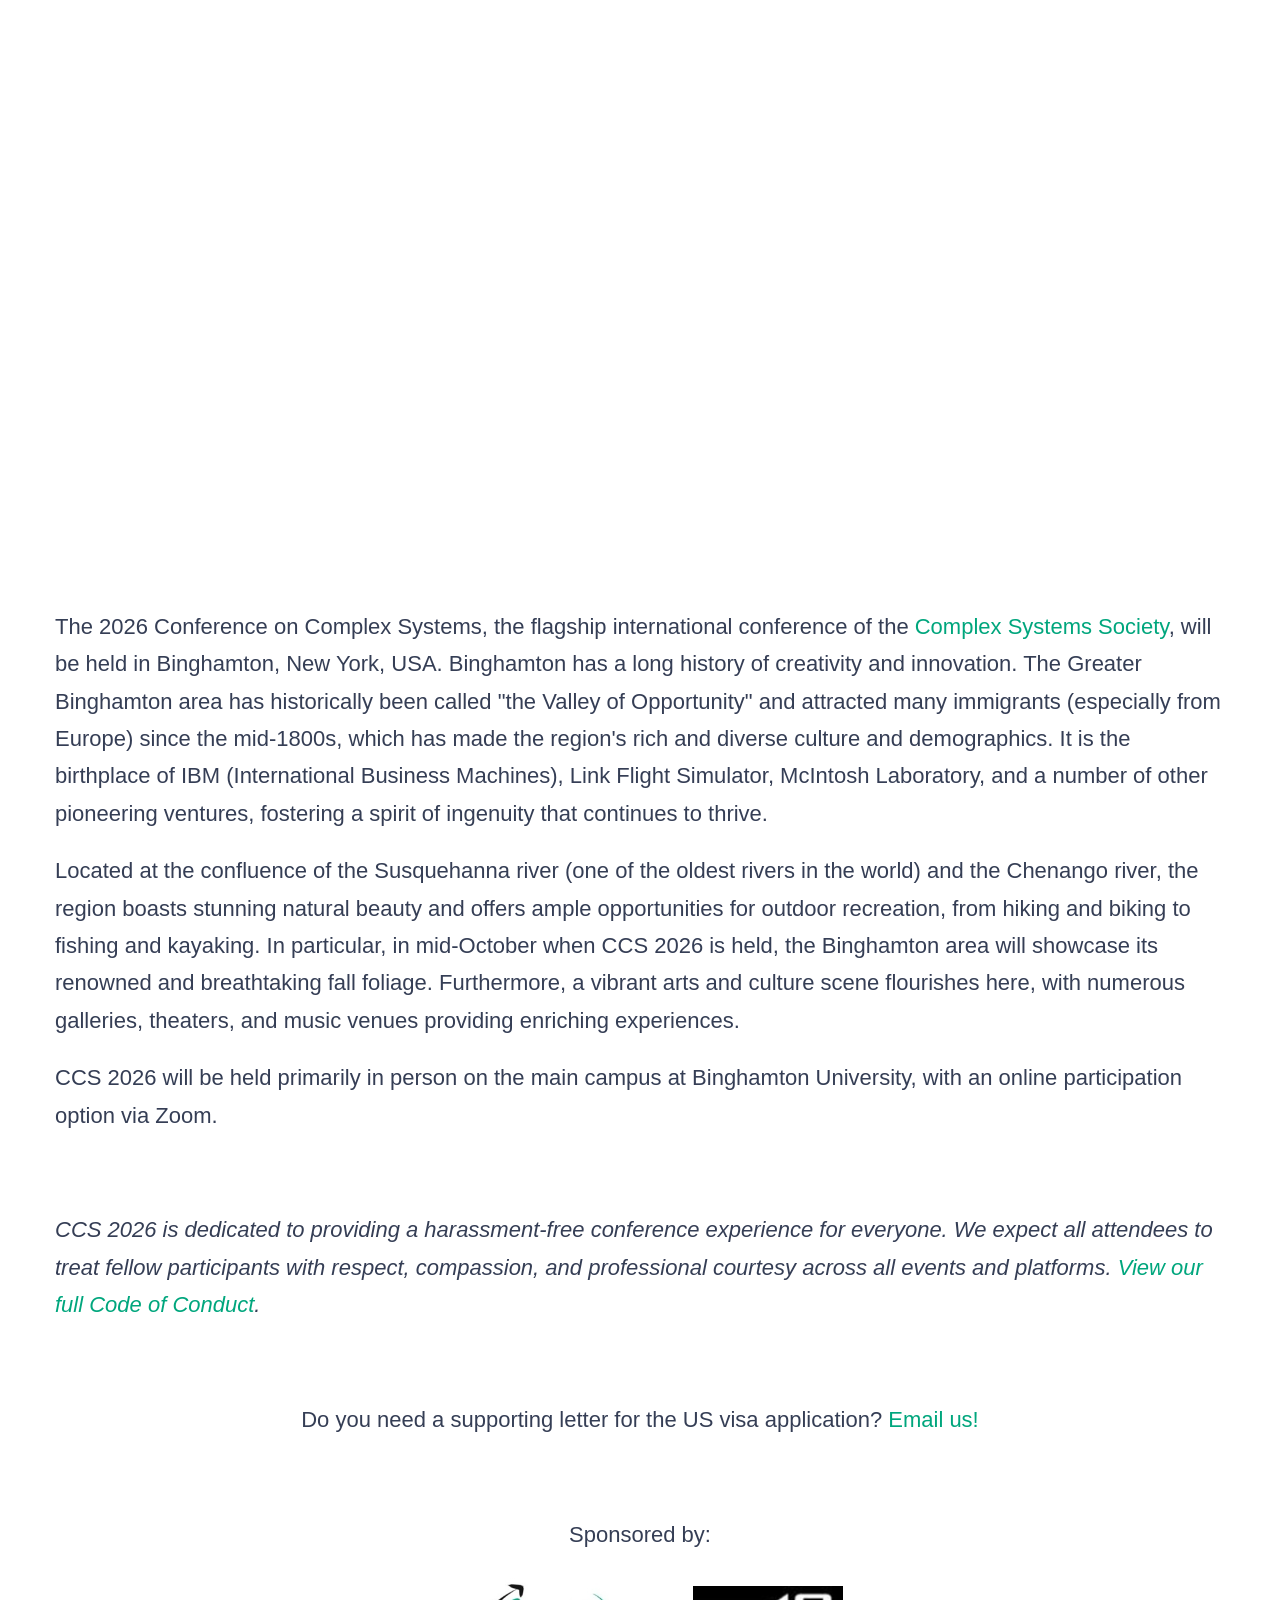
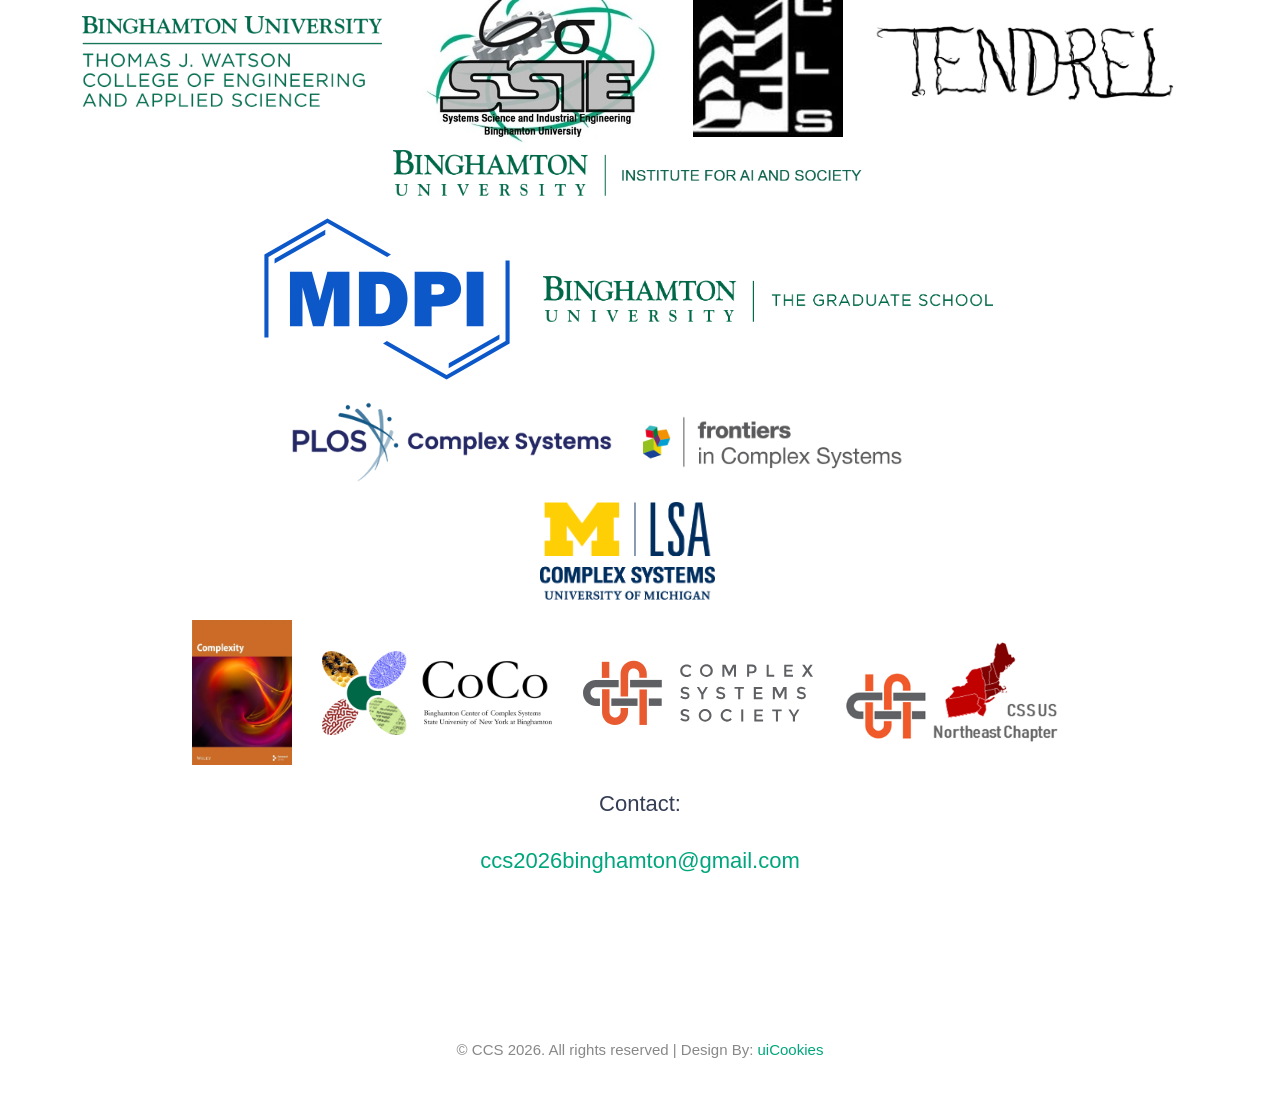
==== commit a4bc1f44: "Update index.html Top button changed to CCS 2026 BlueSky account" ====
--- a/index.html
+++ b/index.html
@@ -50,14 +50,10 @@
 					<div class="event-date">
 						October 9 - 16, 2026 &nbsp; Binghamton, NY, USA &amp; Online
 						<br/>
-						<a href="https://easychair.org/smart-program/CCS2026/bysession-2026-10-12.html"><button 
+						<a href="https://bsky.app/profile/did:plc:6rlf6l7w45ia6umbjxlkdnfd"><button 
 							type="button" 
 							class="btn btn-primary btn-pill"
-							>Today's Session Overview</button></a>
-						<a href="https://easychair.org/smart-program/CCS2026/2026-10-12.html"><button 
-							type="button" 
-							class="btn btn-primary btn-pill"
-							>Today's Program Detail</button></a>
+							>Check out CCS 2026's BlueSky timeline</button></a>
 					</div>
 				</div>
 			</div>
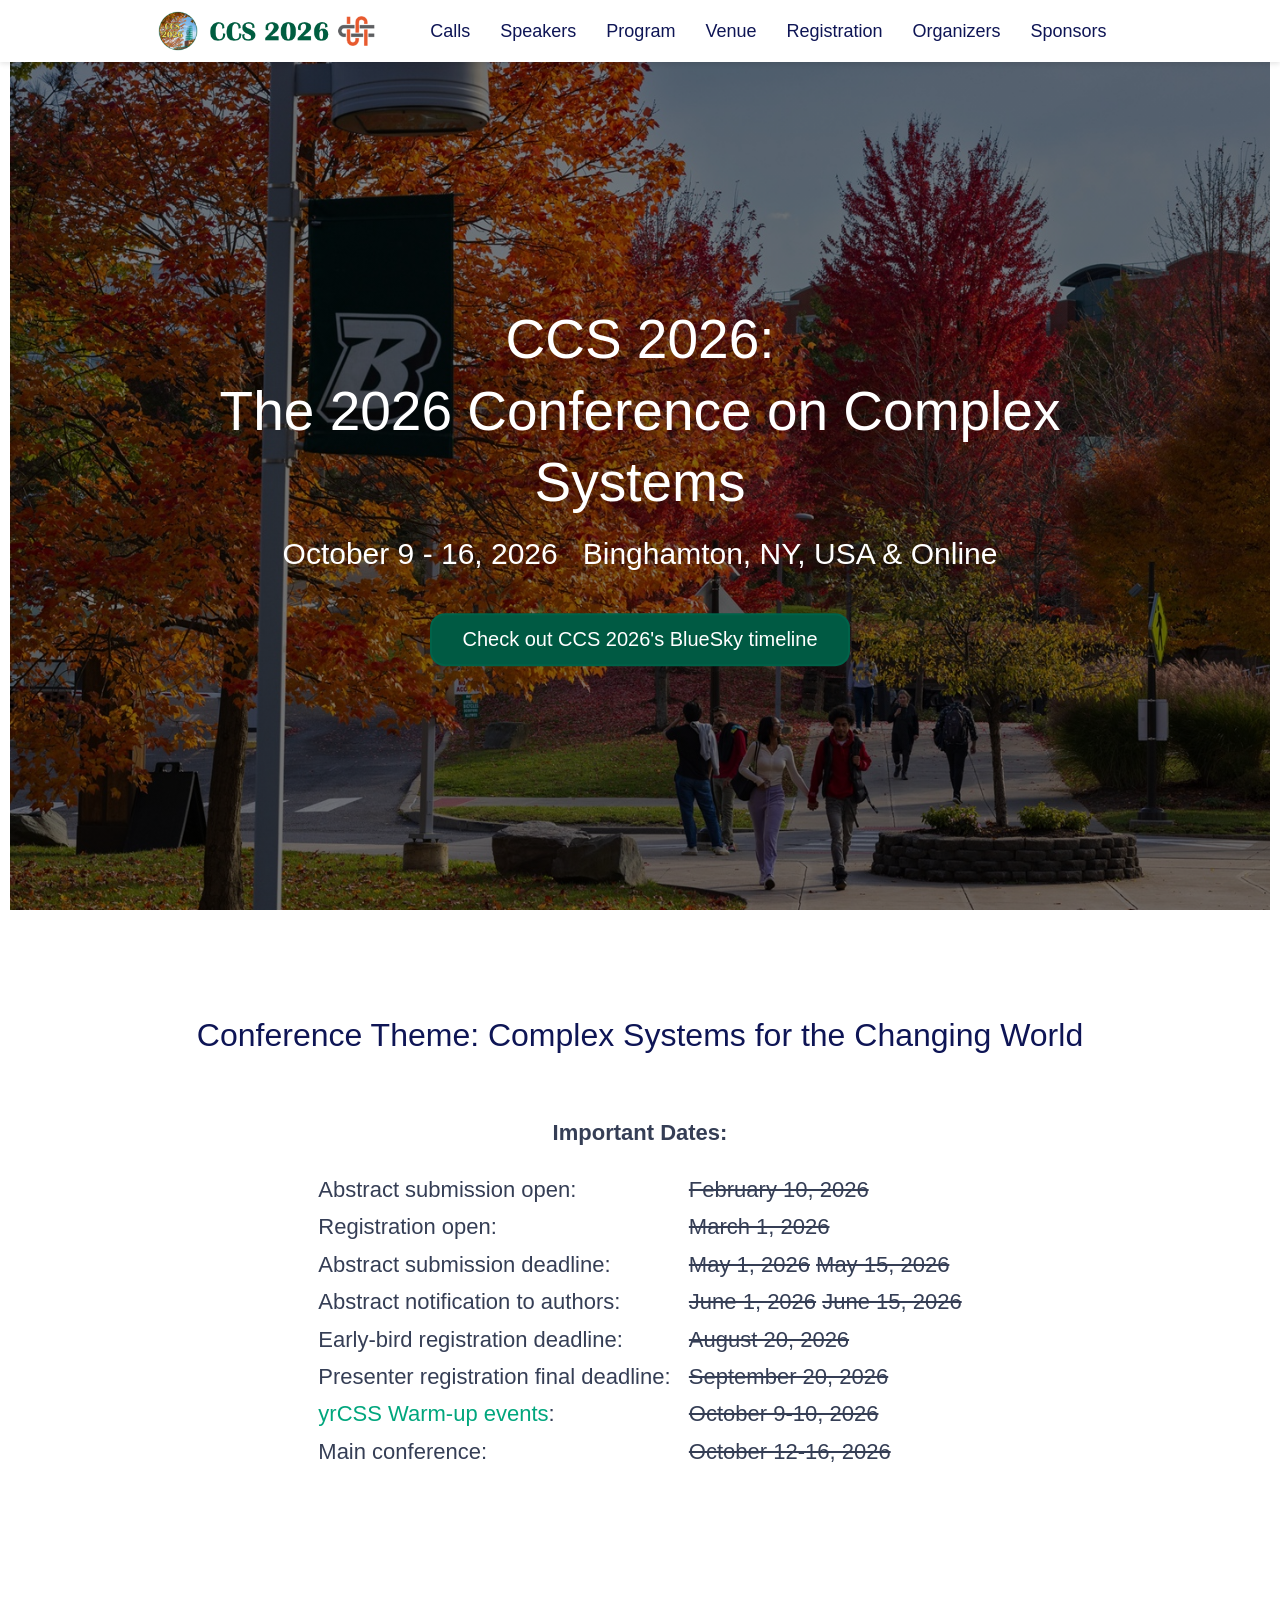
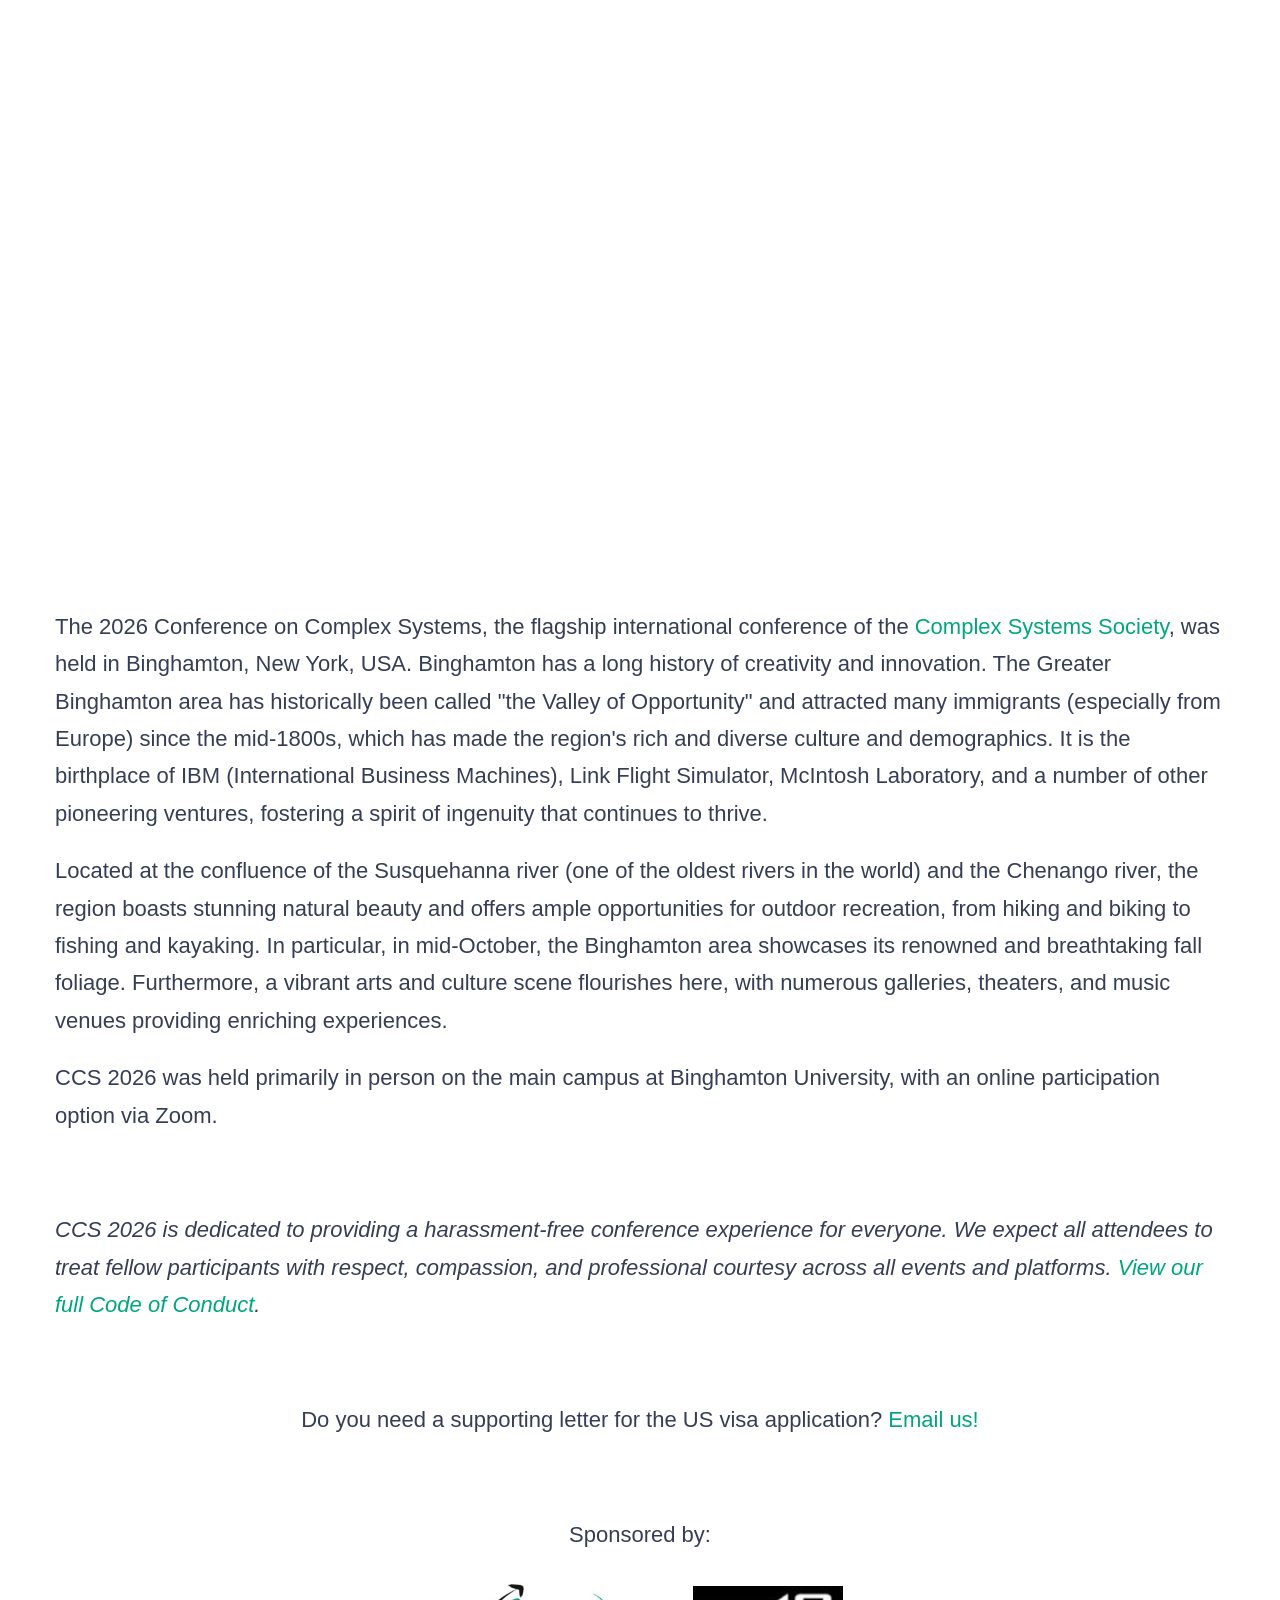
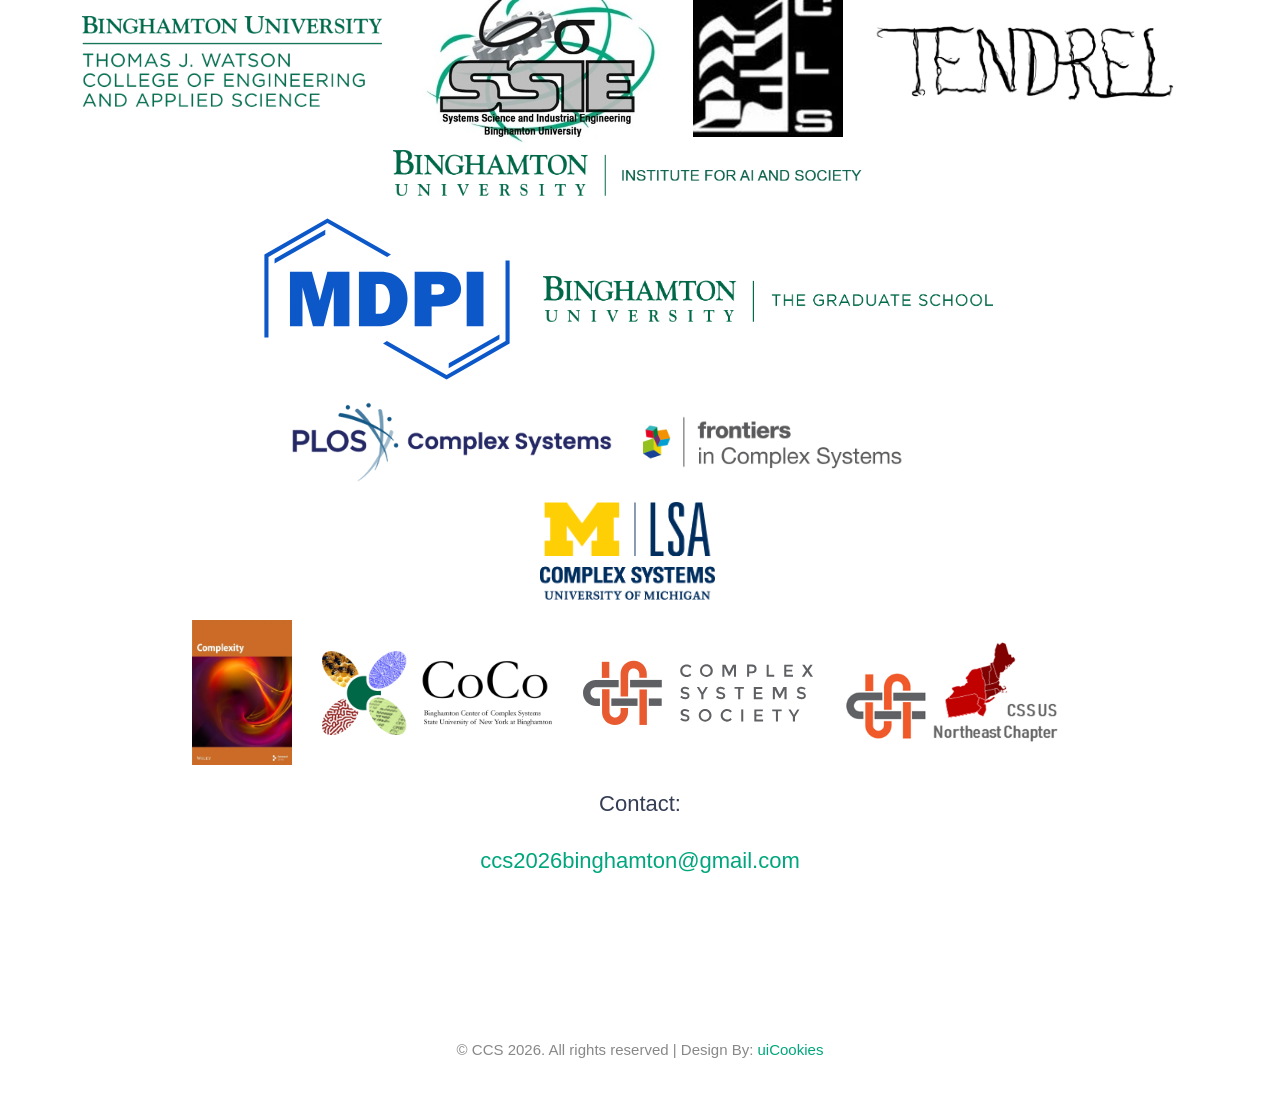
==== commit 8b32dcf2: "Update index.html" ====
--- a/index.html
+++ b/index.html
@@ -79,7 +79,7 @@
 <tr><td class="lead">Early-bird registration deadline: &nbsp;&nbsp;</td><td class="lead"><s>August 20, 2026</s></td><tr>
 <tr><td class="lead">Presenter registration final deadline: &nbsp;&nbsp;</td><td class="lead"><s>September 20, 2026</s></td><tr>
 <tr><td class="lead"><a href="https://yrcss.cssociety.org/warm-up/2026-binghamton/" target="_blank">yrCSS Warm-up events</a>: &nbsp;&nbsp;</td><td class="lead"><s>October 9-10, 2026</s></td><tr>
-<tr><td class="lead">Main conference: &nbsp;&nbsp;</td><td class="lead">October 12-16, 2026</td><tr>
+<tr><td class="lead">Main conference: &nbsp;&nbsp;</td><td class="lead"><s>October 12-16, 2026</s></td><tr>
 </table>
 </p>
 				</div>
@@ -96,7 +96,7 @@
 		</p>
 		
 							<p class="lead">
-		The 2026 Conference on Complex Systems, the flagship international conference of the <a href="https://cssociety.org/" target="_blank">Complex Systems Society</a>, will be held in Binghamton, New
+		The 2026 Conference on Complex Systems, the flagship international conference of the <a href="https://cssociety.org/" target="_blank">Complex Systems Society</a>, was held in Binghamton, New
 		York, USA. Binghamton has a long history of creativity and
 		innovation. The Greater Binghamton area has historically been called
 		"the Valley of Opportunity" and attracted many immigrants (especially
@@ -111,13 +111,13 @@
 		oldest rivers in the world) and the Chenango river, the region boasts
 		stunning natural beauty and offers ample opportunities for outdoor
 		recreation, from hiking and biking to fishing and kayaking. In
-		particular, in mid-October when CCS 2026 is held, the Binghamton area
-		will showcase its renowned and breathtaking fall foliage. Furthermore,
+		particular, in mid-October, the Binghamton area
+		showcases its renowned and breathtaking fall foliage. Furthermore,
 		a vibrant arts and culture scene flourishes here, with numerous
 		galleries, theaters, and music venues providing enriching experiences.
 							</p>
 							<p class="lead">
-		CCS 2026 will be held primarily in person on the main campus at Binghamton University, with an online participation option via Zoom.
+		CCS 2026 was held primarily in person on the main campus at Binghamton University, with an online participation option via Zoom.
 							</p>
 							<p class="lead">
 &nbsp;
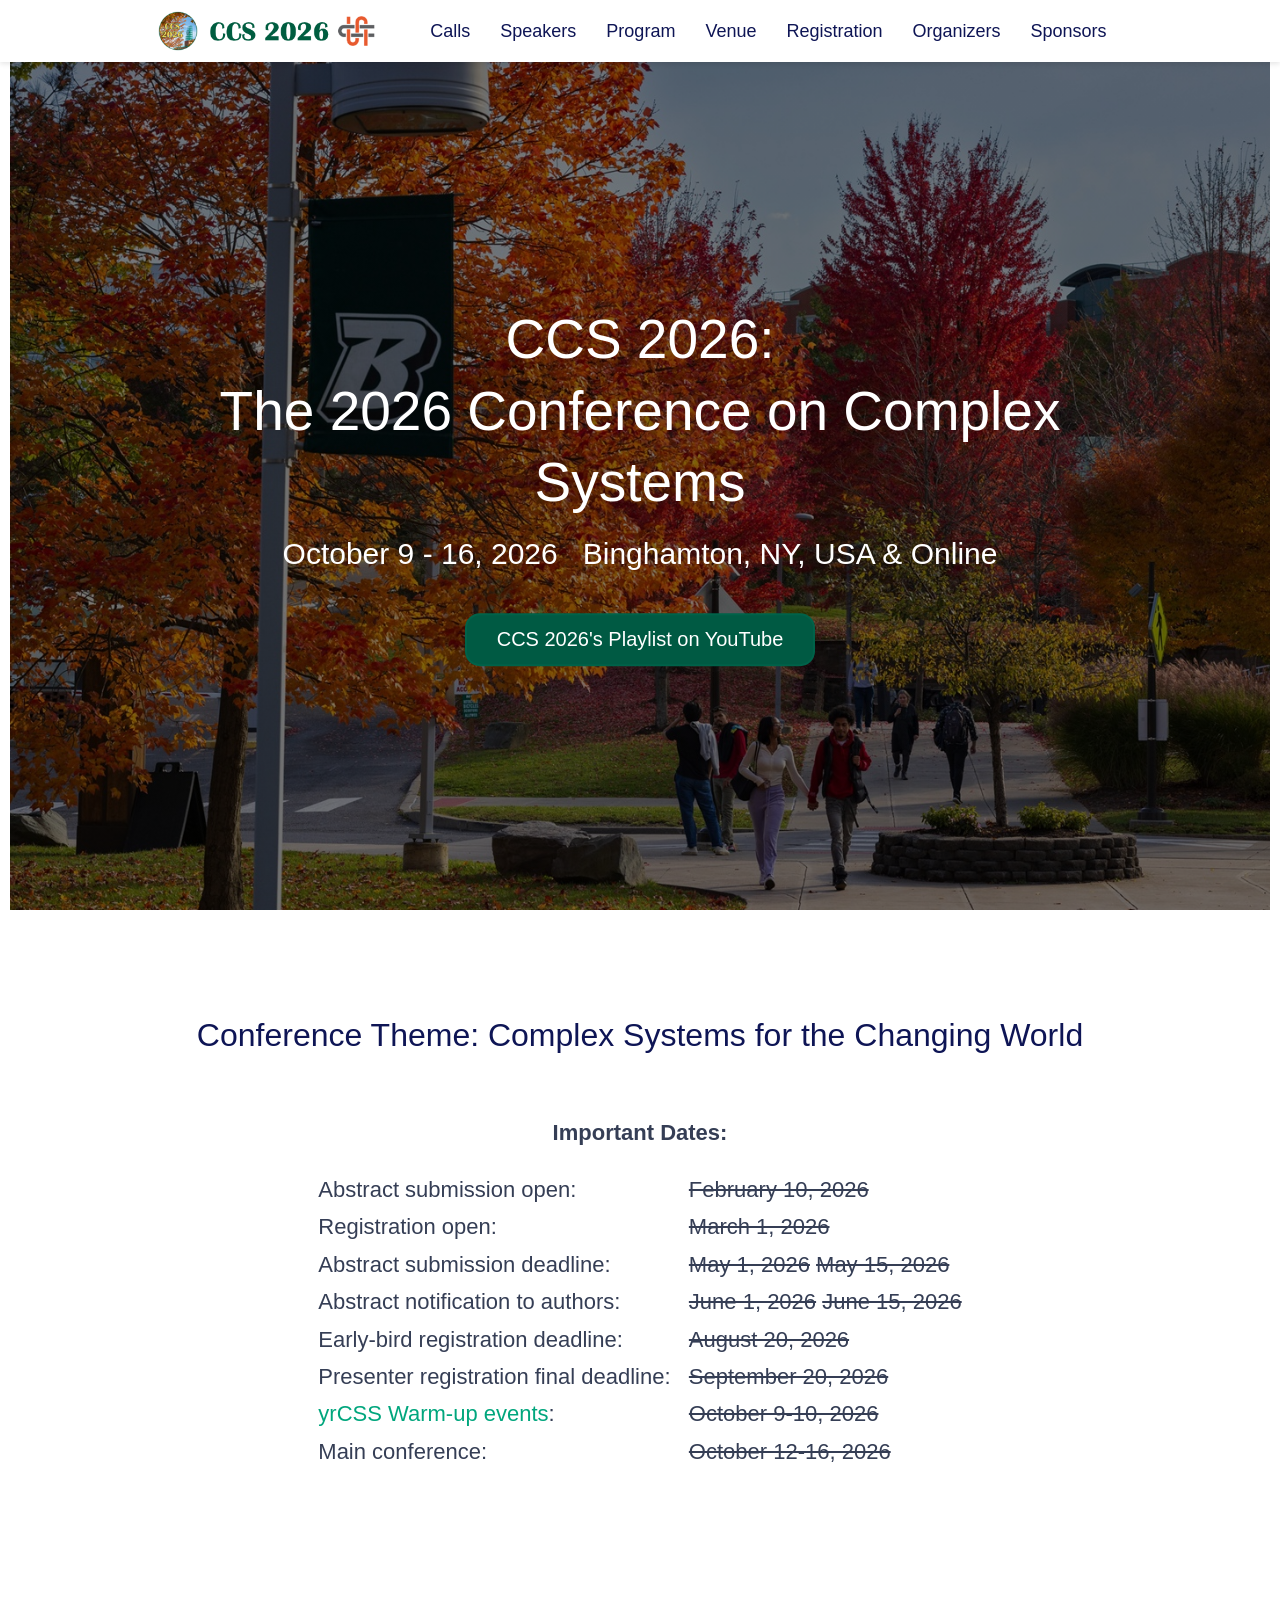
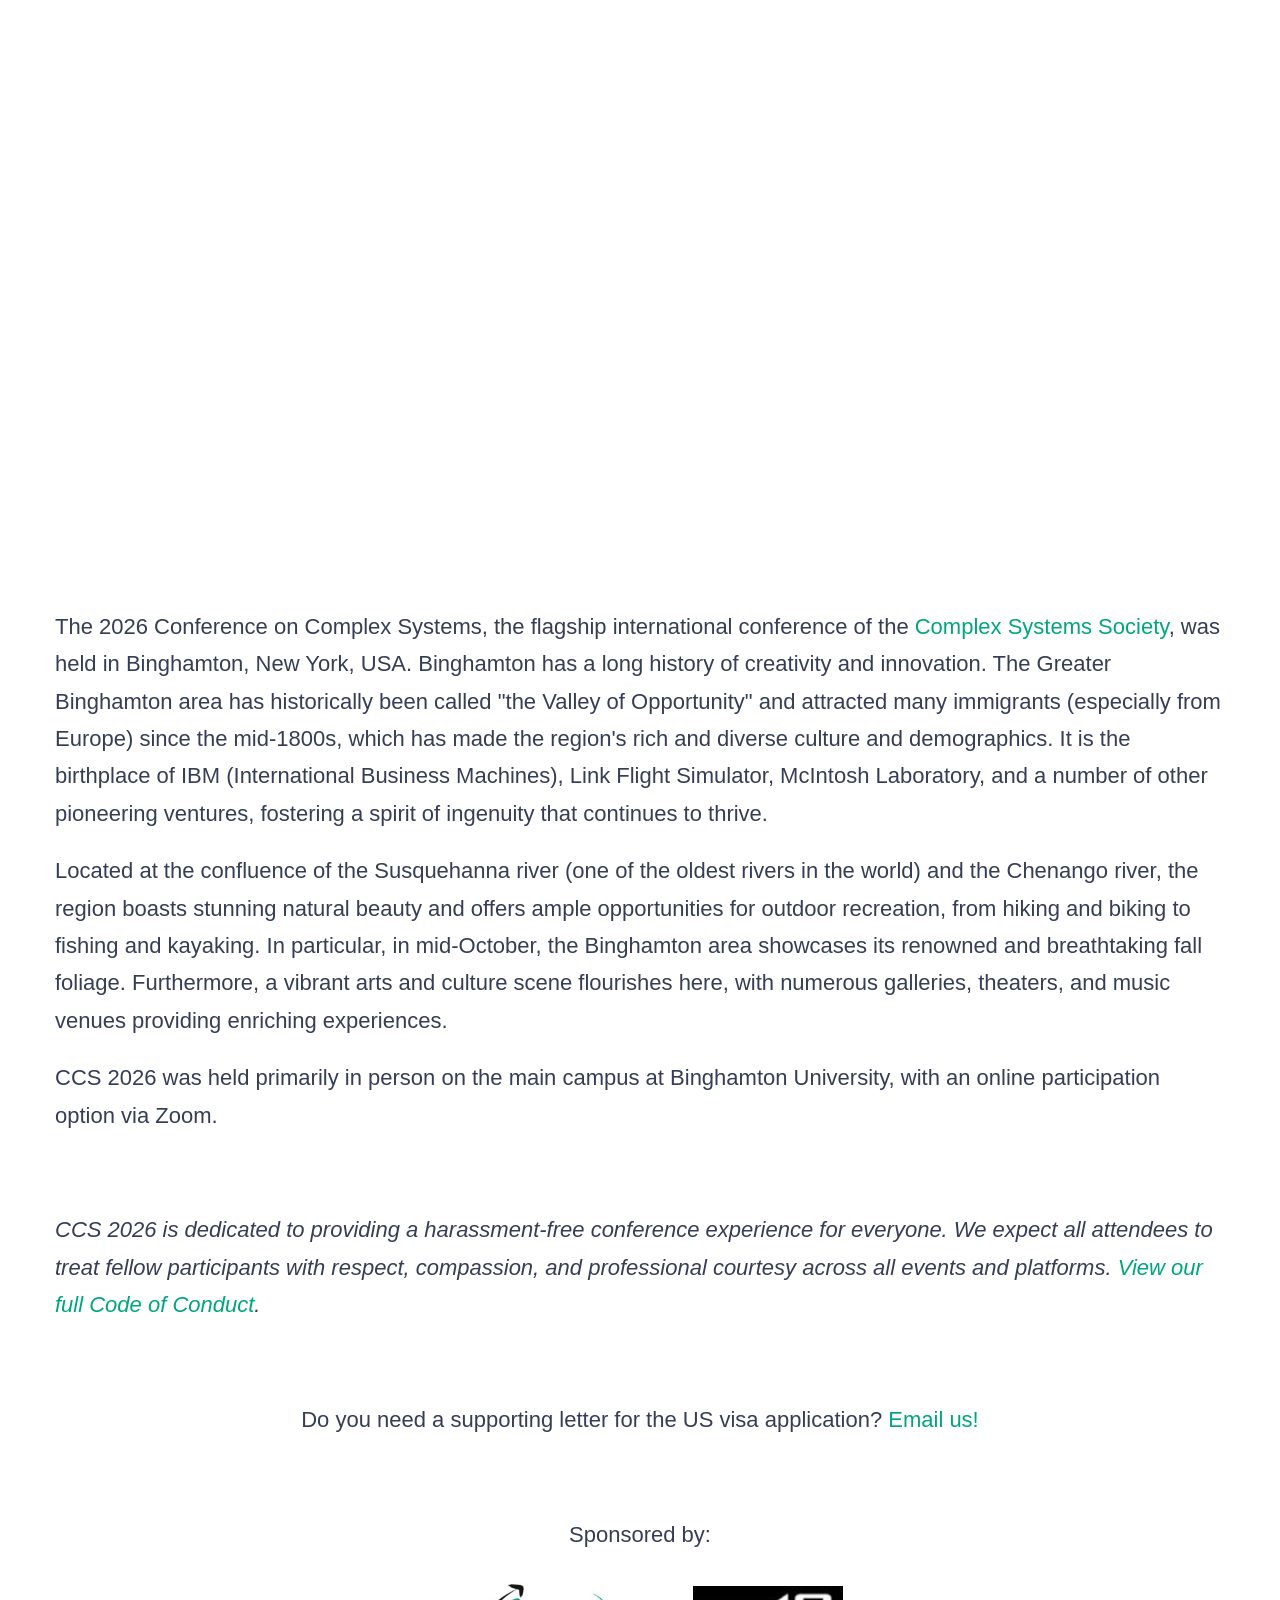
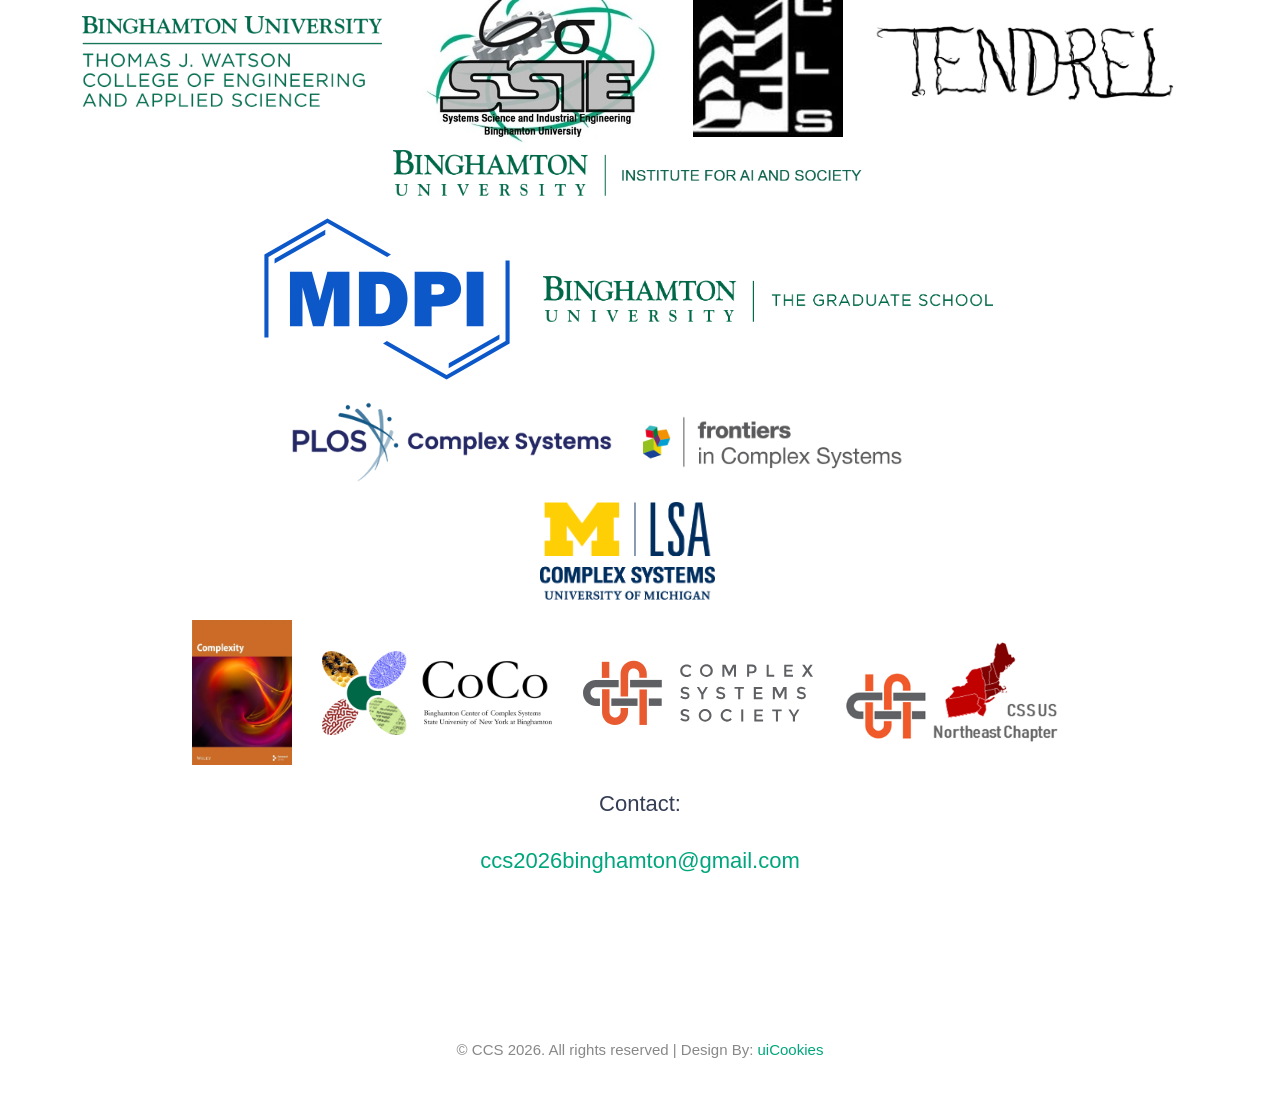
==== commit d34a7b7b: "Update index.html" ====
--- a/index.html
+++ b/index.html
@@ -50,10 +50,10 @@
 					<div class="event-date">
 						October 9 - 16, 2026 &nbsp; Binghamton, NY, USA &amp; Online
 						<br/>
-						<a href="https://bsky.app/profile/did:plc:6rlf6l7w45ia6umbjxlkdnfd"><button 
+						<a href="https://www.youtube.com/playlist?list=PLUx7aVEGoz7g"><button 
 							type="button" 
 							class="btn btn-primary btn-pill"
-							>Check out CCS 2026's BlueSky timeline</button></a>
+							>CCS 2026's Playlist on YouTube</button></a>
 					</div>
 				</div>
 			</div>
